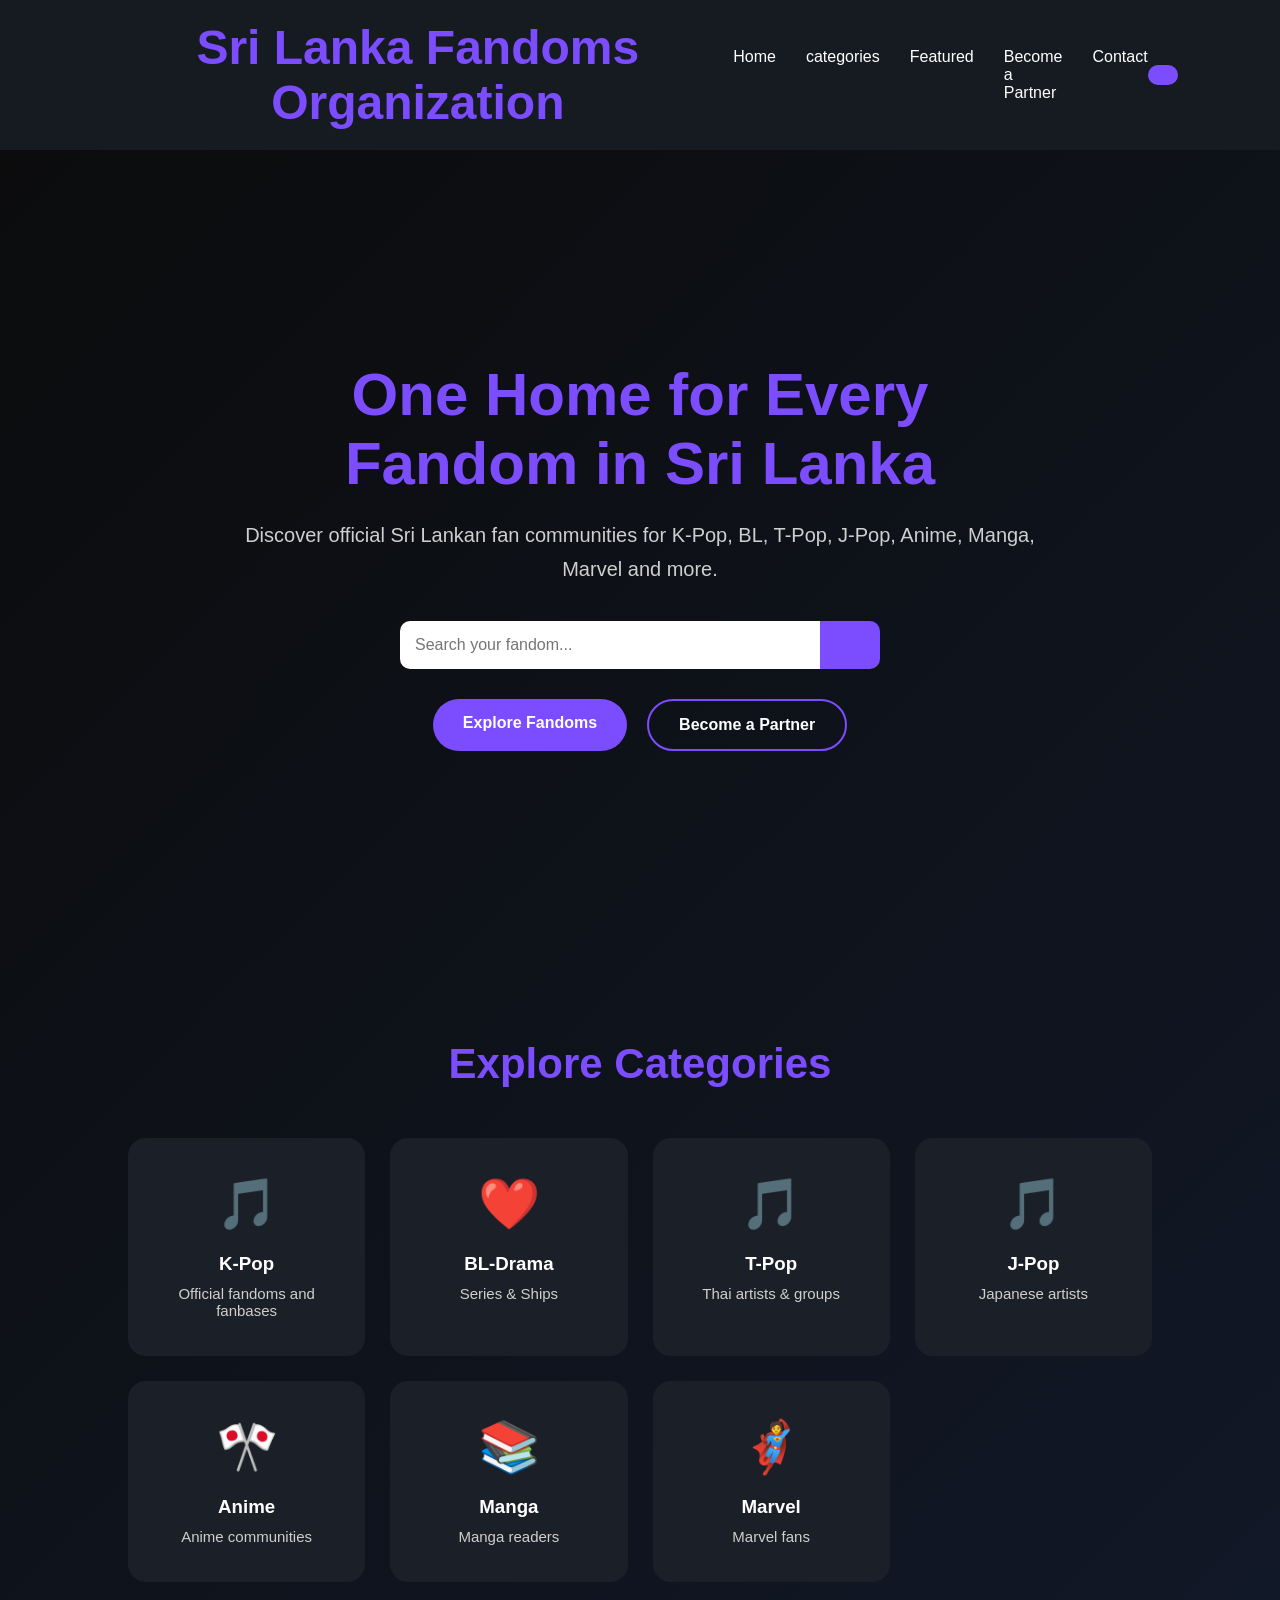
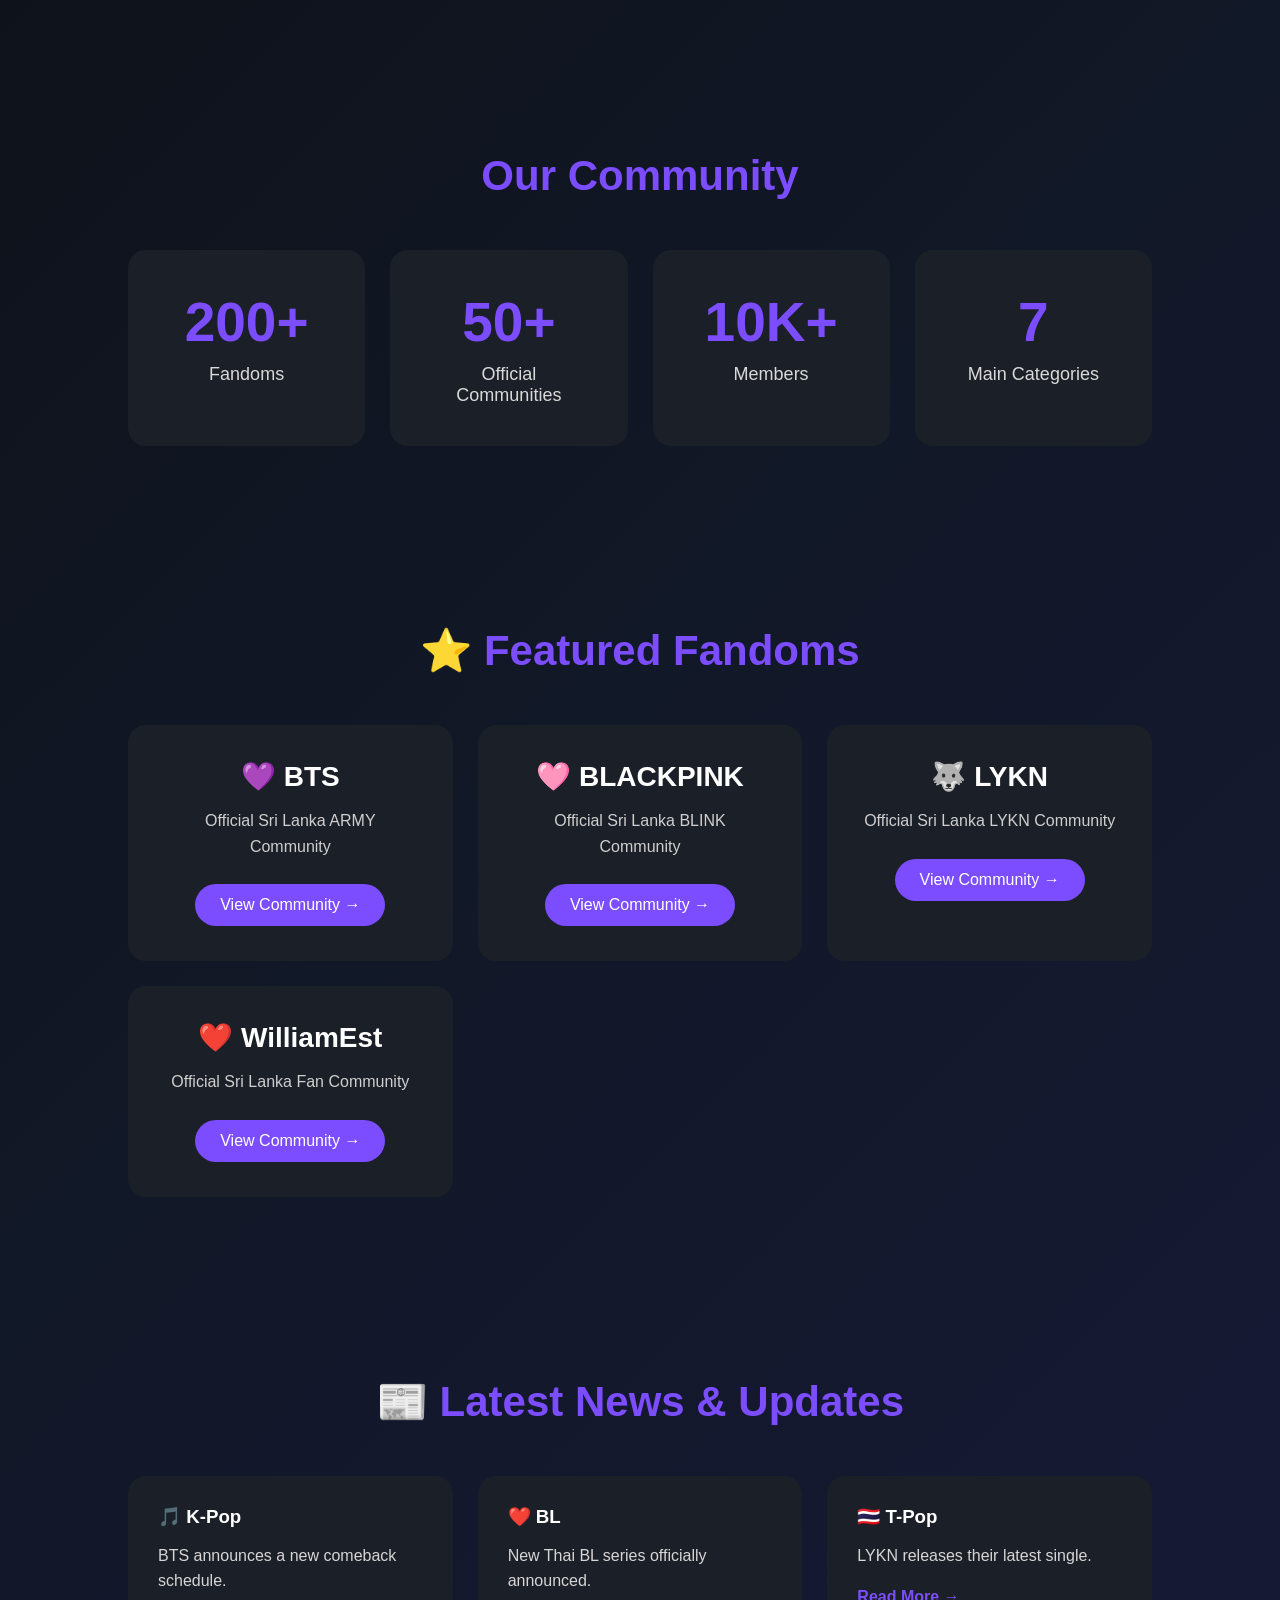
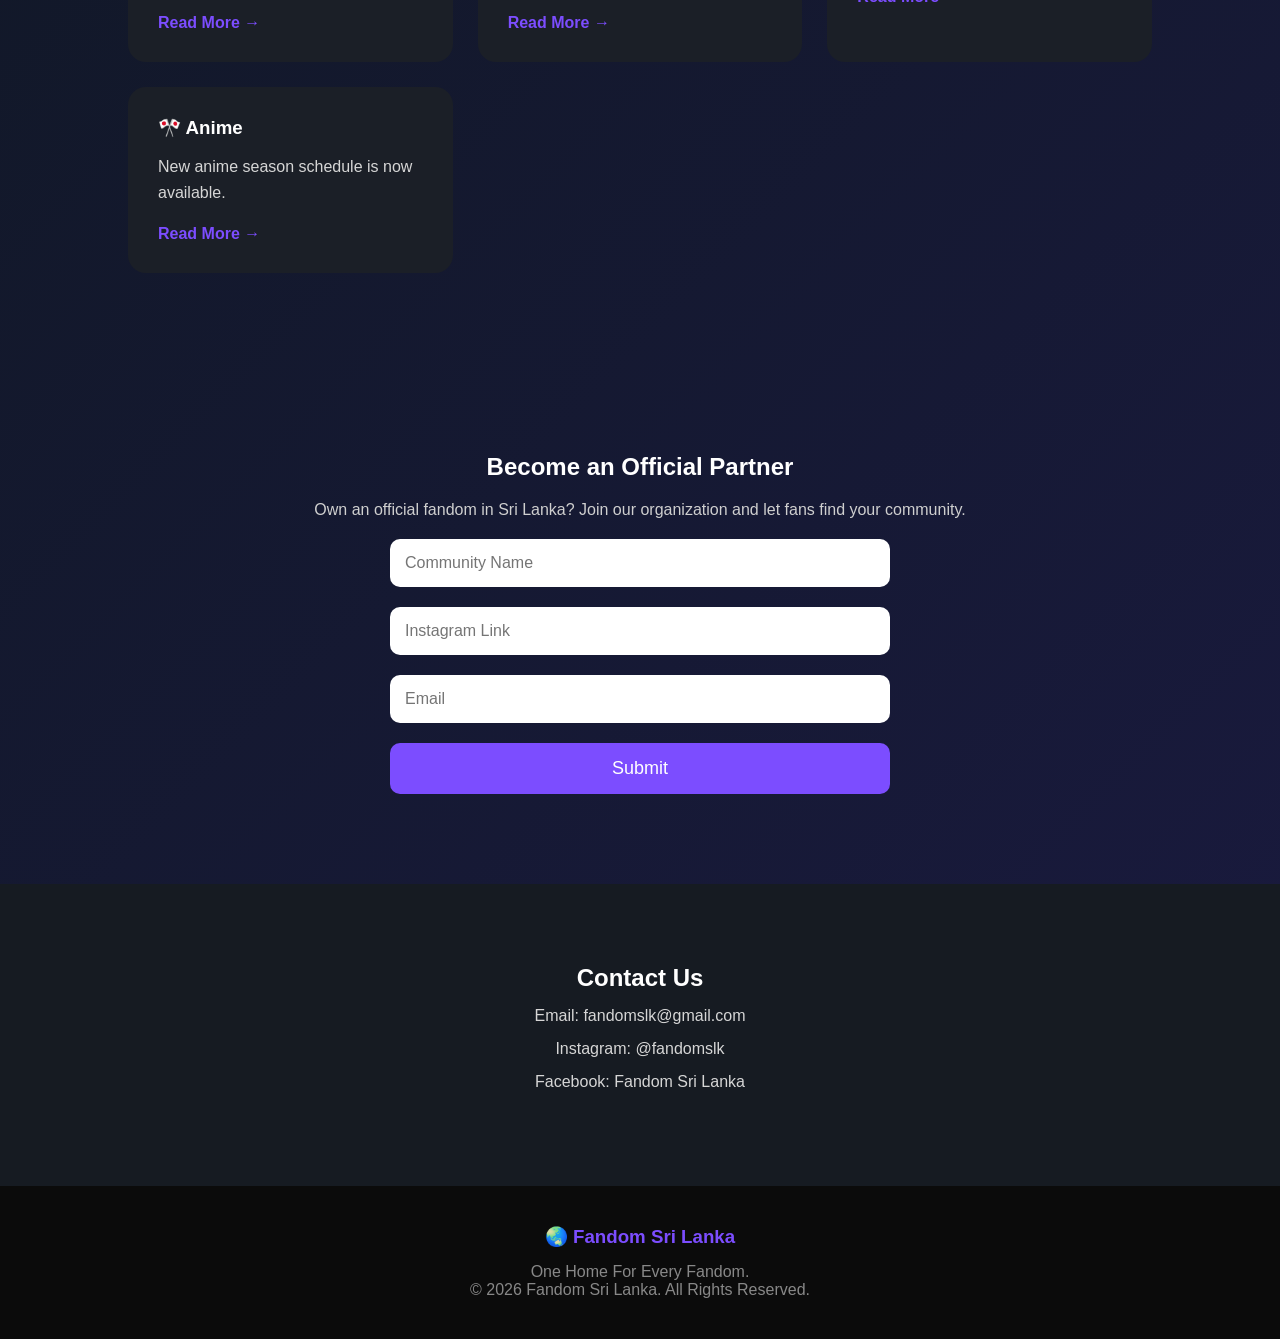
==== index.html @ ea557d33 "Add files via upload" ====
<!doctype html>
<html lang="en">
<head>
<meta charset="UTF-8">
<meta name="viewport" content="width=device-width, initial-scale=1.0">
<title> Sri Lanka Fandoms Organization</title>
<link rel="stylesheet" href="style.css">
</head>
<body>

<header>
<div class="logo">
<span><b><center><font size="10">Sri Lanka Fandoms Organization</font></center></b></span>
</div>
<nav>
<ul>
<li><a href="#">Home</a></li>
<li><a href="#categories">categories</a></li>
<li><a href="#featured">Featured</a></li>
<li><a href="#partners">Become a Partner</a></li>
<li><a href="#contact">Contact</a></li>
</ul>
</nav>
<button class="dark-mode-btn">
<i class="fa-solid fa-moon"></i>
</button>
</header>
<!-- ========================= -->
<!-- Hero Section -->
<!-- ========================= -->

<section class="hero">

    <div class="hero-content">

        <h1>One Home for Every Fandom in Sri Lanka</h1>

        <p>
            Discover official Sri Lankan fan communities for K-Pop, BL,
            T-Pop, J-Pop, Anime, Manga, Marvel and more.
        </p>

        <div class="search-box">

            <input type="text" placeholder="Search your fandom...">

            <button>
                <i class="fa-solid fa-magnifying-glass"></i>
            </button>

        </div>

        <div class="hero-buttons">

            <a href="#categories" class="btn">Explore Fandoms</a>

            <a href="#partner" class="btn2">Become a Partner</a>

        </div>

    </div>

</section>
<!-- ========================= -->
<!-- Categories Section -->
<!-- ========================= -->

<section id="categories" class="categories">

    <h2>Explore Categories</h2>

    <div class="category-grid">

        <a href="kfan.html" class="card">
            <span>🎵</span>
            <h3>K-Pop</h3>
            <p>Official fandoms and fanbases</p>
        </a>
        


        <a href="bl.html" class="card">
            <span>❤️</span>
            <h3>BL-Drama</h3>
            <p>Series & Ships</p>
        </a>

        <a href="tpop.html" class="card">
            <span>🎵</span>
            <h3>T-Pop</h3>
            <p>Thai artists & groups</p>
        </a>

        <a href="jpop.html" class="card">
            <span>🎵</span>
            <h3>J-Pop</h3>
            <p>Japanese artists</p>
        </a>

        <a href="anime.html" class="card">
            <span>🎌</span>
            <h3>Anime</h3>
            <p>Anime communities</p>
        </a>

        <a href="manga.html" class="card">
            <span>📚</span>
            <h3>Manga</h3>
            <p>Manga readers</p>
        </a>

        <a href="marvel.html" class="card">
            <span>🦸</span>
            <h3>Marvel</h3>
            <p>Marvel fans</p>
        </a>

    </div>

</section>
<!-- ========================= -->
<!-- Statistics Section -->
<!-- ========================= -->

<section class="stats">

    <h2>Our Community</h2>

    <div class="stats-grid">

        <div class="stat-card">
            <h1>200+</h1>
            <p>Fandoms</p>
        </div>

        <div class="stat-card">
            <h1>50+</h1>
            <p>Official Communities</p>
        </div>

        <div class="stat-card">
            <h1>10K+</h1>
            <p>Members</p>
        </div>

        <div class="stat-card">
            <h1>7</h1>
            <p>Main Categories</p>
        </div>

    </div>

</section>
<!-- ========================= -->
<!-- Featured Fandoms -->
<!-- ========================= -->

<section id="featured" class="featured">

    <h2>⭐ Featured Fandoms</h2>

    <div class="featured-grid">

        <div class="featured-card">

            <h3>💜 BTS</h3>

            <p>Official Sri Lanka ARMY Community</p>

            <a href="bts.html">View Community →</a>

        </div>

        <div class="featured-card">

            <h3>🩷 BLACKPINK</h3>

            <p>Official Sri Lanka BLINK Community</p>

            <a href="blackpink.html">View Community →</a>

        </div>

        <div class="featured-card">

            <h3>🐺 LYKN</h3>

            <p>Official Sri Lanka LYKN Community</p>

            <a href="lykn.html">View Community →</a>

        </div>

        <div class="featured-card">

            <h3>❤️ WilliamEst</h3>

            <p>Official Sri Lanka Fan Community</p>

            <a href="williamest.html">View Community →</a>

        </div>

    </div>

</section>
<!-- ========================= -->
<!-- Latest News -->
<!-- ========================= -->

<section class="news">

    <h2>📰 Latest News & Updates</h2>

    <div class="news-grid">

        <div class="news-card">
            <h3>🎵 K-Pop</h3>
            <p>BTS announces a new comeback schedule.</p>
            <a href="#">Read More →</a>
        </div>

        <div class="news-card">
            <h3>❤️ BL</h3>
            <p>New Thai BL series officially announced.</p>
            <a href="#">Read More →</a>
        </div>

        <div class="news-card">
            <h3>🇹🇭 T-Pop</h3>
            <p>LYKN releases their latest single.</p>
            <a href="#">Read More →</a>
        </div>

        <div class="news-card">
            <h3>🎌 Anime</h3>
            <p>New anime season schedule is now available.</p>
            <a href="#">Read More →</a>
        </div>

    </div>

</section>
<section id="partner" class="partner">

<h2>Become an Official Partner</h2>

<p>Own an official fandom in Sri Lanka? Join our organization and let fans find your community.</p>

<form>

<input type="text" placeholder="Community Name">

<input type="text" placeholder="Instagram Link">

<input type="email" placeholder="Email">

<button type="submit">Submit</button>

</form>

</section>
<section id="contact" class="contact">

<h2>Contact Us</h2>

<p>Email: fandomslk@gmail.com</p>

<p>Instagram: @fandomslk</p>

<p>Facebook: Fandom Sri Lanka</p>

</section>
<footer>

<h3>🌏 Fandom Sri Lanka</h3>

<p>One Home For Every Fandom.</p>

<p>© 2026 Fandom Sri Lanka. All Rights Reserved.</p>

</footer>
</body>
</html>
---- style.css ----
*{
    margin:0;
    padding:0;
    box-sizing:border-box;
    font-family:'Poppins',sans-serif;
}

body{
    background:#0d1117;
    color:white;
}

header{
    display:flex;
    justify-content:space-between;
    align-items:center;
    padding:20px 8%;
    background:#161b22;
    position:sticky;
    top:0;
}

.logo{
    font-size:28px;
    font-weight:bold;
    color:#7c4dff;
}

nav ul{
    display:flex;
    list-style:none;
    gap:30px;
}

nav ul li a{
    text-decoration:none;
    color:white;
    transition:0.3s;
}

nav ul li a:hover{
    color:#7c4dff;
}

.dark-mode-btn{
    background:#7c4dff;
    color:white;
    border:none;
    padding:10px 15px;
    border-radius:10px;
    cursor:pointer;
}

.dark-mode-btn:hover{
    background:#5e35b1;
}

.hero{
    height:90vh;
    display:flex;
    justify-content:center;
    align-items:center;
    text-align:center;
    padding:40px;
}

.hero-content{
    max-width:800px;
}

.hero h1{
    font-size:60px;
    color:#7c4dff;
    margin-bottom:20px;
}

.hero p{
    font-size:20px;
    color:#cfcfcf;
    margin-bottom:35px;
    line-height:1.7;
}

.search-box{
    display:flex;
    justify-content:center;
    margin-bottom:30px;
}

.search-box input{
    width:420px;
    padding:15px;
    border:none;
    border-radius:10px 0 0 10px;
    outline:none;
    font-size:16px;
}

.search-box button{
    width:60px;
    border:none;
    background:#7c4dff;
    color:white;
    cursor:pointer;
    border-radius:0 10px 10px 0;
}

.hero-buttons{
    display:flex;
    justify-content:center;
    gap:20px;
}

.btn,
.btn2{
    text-decoration:none;
    padding:15px 30px;
    border-radius:30px;
    font-weight:bold;
    transition:.3s;
}

.btn{
    background:#7c4dff;
    color:white;
}

.btn:hover{
    transform:translateY(-5px);
}

.btn2{
    border:2px solid #7c4dff;
    color:white;
}

.btn2:hover{
    background:#7c4dff;
}

/* Categories */

.categories{
    padding:80px 10%;
    text-align:center;
}

.categories h2{
    font-size:42px;
    color:#7c4dff;
    margin-bottom:50px;
}

.category-grid{
    display:grid;
    grid-template-columns:repeat(auto-fit,minmax(220px,1fr));
    gap:25px;
}

.card{
    background:#1b1f27;
    padding:35px 25px;
    border-radius:18px;
    text-decoration:none;
    color:white;
    transition:.3s;
    border:2px solid transparent;
}

.card span{
    font-size:50px;
}

.card h3{
    margin:20px 0 10px;
}

.card p{
    color:#cfcfcf;
    font-size:15px;
}

.card:hover{
    transform:translateY(-10px);
    border-color:#7c4dff;
    box-shadow:0 0 25px rgba(124,77,255,.5);
}
/* Statistics Section */

.stats{
    padding:90px 10%;
    text-align:center;
}

.stats h2{
    font-size:42px;
    color:#7c4dff;
    margin-bottom:50px;
}

.stats-grid{
    display:grid;
    grid-template-columns:repeat(auto-fit,minmax(220px,1fr));
    gap:25px;
}

.stat-card{
    background:#1b1f27;
    padding:40px;
    border-radius:18px;
    transition:.3s;
}

.stat-card h1{
    color:#7c4dff;
    font-size:55px;
}

.stat-card p{
    margin-top:10px;
    color:#d9d9d9;
    font-size:18px;
}

.stat-card:hover{
    transform:translateY(-8px);
    box-shadow:0 0 25px rgba(124,77,255,.4);
}
/* Featured Fandoms */

.featured{
    padding:90px 10%;
    text-align:center;
}

.featured h2{
    font-size:42px;
    color:#7c4dff;
    margin-bottom:50px;
}

.featured-grid{
    display:grid;
    grid-template-columns:repeat(auto-fit,minmax(250px,1fr));
    gap:25px;
}

.featured-card{
    background:#1b1f27;
    border-radius:18px;
    padding:35px;
    transition:.3s;
}

.featured-card h3{
    font-size:28px;
    margin-bottom:15px;
}

.featured-card p{
    color:#cfcfcf;
    margin-bottom:25px;
    line-height:1.6;
}

.featured-card a{
    display:inline-block;
    text-decoration:none;
    color:white;
    background:#7c4dff;
    padding:12px 25px;
    border-radius:30px;
    transition:.3s;
}

.featured-card:hover{
    transform:translateY(-10px);
    box-shadow:0 0 25px rgba(124,77,255,.5);
}

.featured-card a:hover{
    background:#5f35d4;
}
.partner{
padding:90px 10%;
text-align:center;
}

.partner p{
margin:20px auto;
max-width:700px;
color:#cfcfcf;
}

.partner form{
display:flex;
flex-direction:column;
gap:20px;
max-width:500px;
margin:auto;
}

.partner input{
padding:15px;
border:none;
border-radius:10px;
font-size:16px;
}

.partner button{
padding:15px;
background:#7c4dff;
color:white;
border:none;
border-radius:10px;
cursor:pointer;
font-size:18px;
}

.partner button:hover{
background:#5b2ee0;
}
.contact{
padding:80px;
text-align:center;
background:#161b22;
}

.contact p{
margin:15px;
color:#d6d6d6;
}
footer{
background:#0b0b0b;
padding:40px;
text-align:center;
color:#888;
}

footer h3{
color:#7c4dff;
margin-bottom:15px;
}
html{
scroll-behavior:smooth;
}

body{
background:linear-gradient(135deg,#0b0b0b,#111827,#1a1a40);
color:white;
font-family:'Poppins',sans-serif;
}









.page-hero{
padding:90px 10%;
text-align:center;
}

.page-hero h1{
font-size:55px;
color:#7c4dff;
margin-bottom:20px;
}

.page-hero p{
color:#d6d6d6;
font-size:18px;
margin-bottom:30px;
}

.page-hero input{
width:350px;
max-width:90%;
padding:15px;
border:none;
border-radius:10px;
font-size:16px;
}

.artists{
padding:80px 10%;
}

.artists h2{
text-align:center;
font-size:40px;
margin-bottom:40px;
color:#7c4dff;
}

.artist-grid{
display:grid;
grid-template-columns:repeat(auto-fit,minmax(250px,1fr));
gap:25px;
}

.artist-card{
background:#1b1f27;
padding:30px;
border-radius:18px;
text-align:center;
transition:.3s;
}

.artist-card:hover{
transform:translateY(-10px);
box-shadow:0 0 25px rgba(124,77,255,.5);
}

.artist-card h3{
margin-bottom:15px;
}

.artist-card p{
margin-bottom:20px;
color:#cfcfcf;
}

.artist-card a{
text-decoration:none;
background:#7c4dff;
padding:12px 22px;
border-radius:30px;
color:white;
display:inline-block;
}

.artist-card a:hover{
background:#5f35d4;
}

.back-home{
text-align:center;
padding:60px;
}

.back-home a{
text-decoration:none;
background:#7c4dff;
padding:15px 30px;
border-radius:30px;
color:white;
}

/* ========================= */
/* Latest News */
/* ========================= */

.news{
    padding:90px 10%;
}

.news h2{
    text-align:center;
    font-size:42px;
    color:#7c4dff;
    margin-bottom:50px;
}

.news-grid{
    display:grid;
    grid-template-columns:repeat(auto-fit,minmax(250px,1fr));
    gap:25px;
}

.news-card{
    background:#1b1f27;
    padding:30px;
    border-radius:18px;
    transition:.3s;
}

.news-card:hover{
    transform:translateY(-10px);
    box-shadow:0 0 20px rgba(124,77,255,.4);
}

.news-card h3{
    margin-bottom:15px;
    color:white;
}

.news-card p{
    color:#d6d6d6;
    line-height:1.6;
    margin-bottom:20px;
}

.news-card a{
    text-decoration:none;
    color:#7c4dff;
    font-weight:600;
}
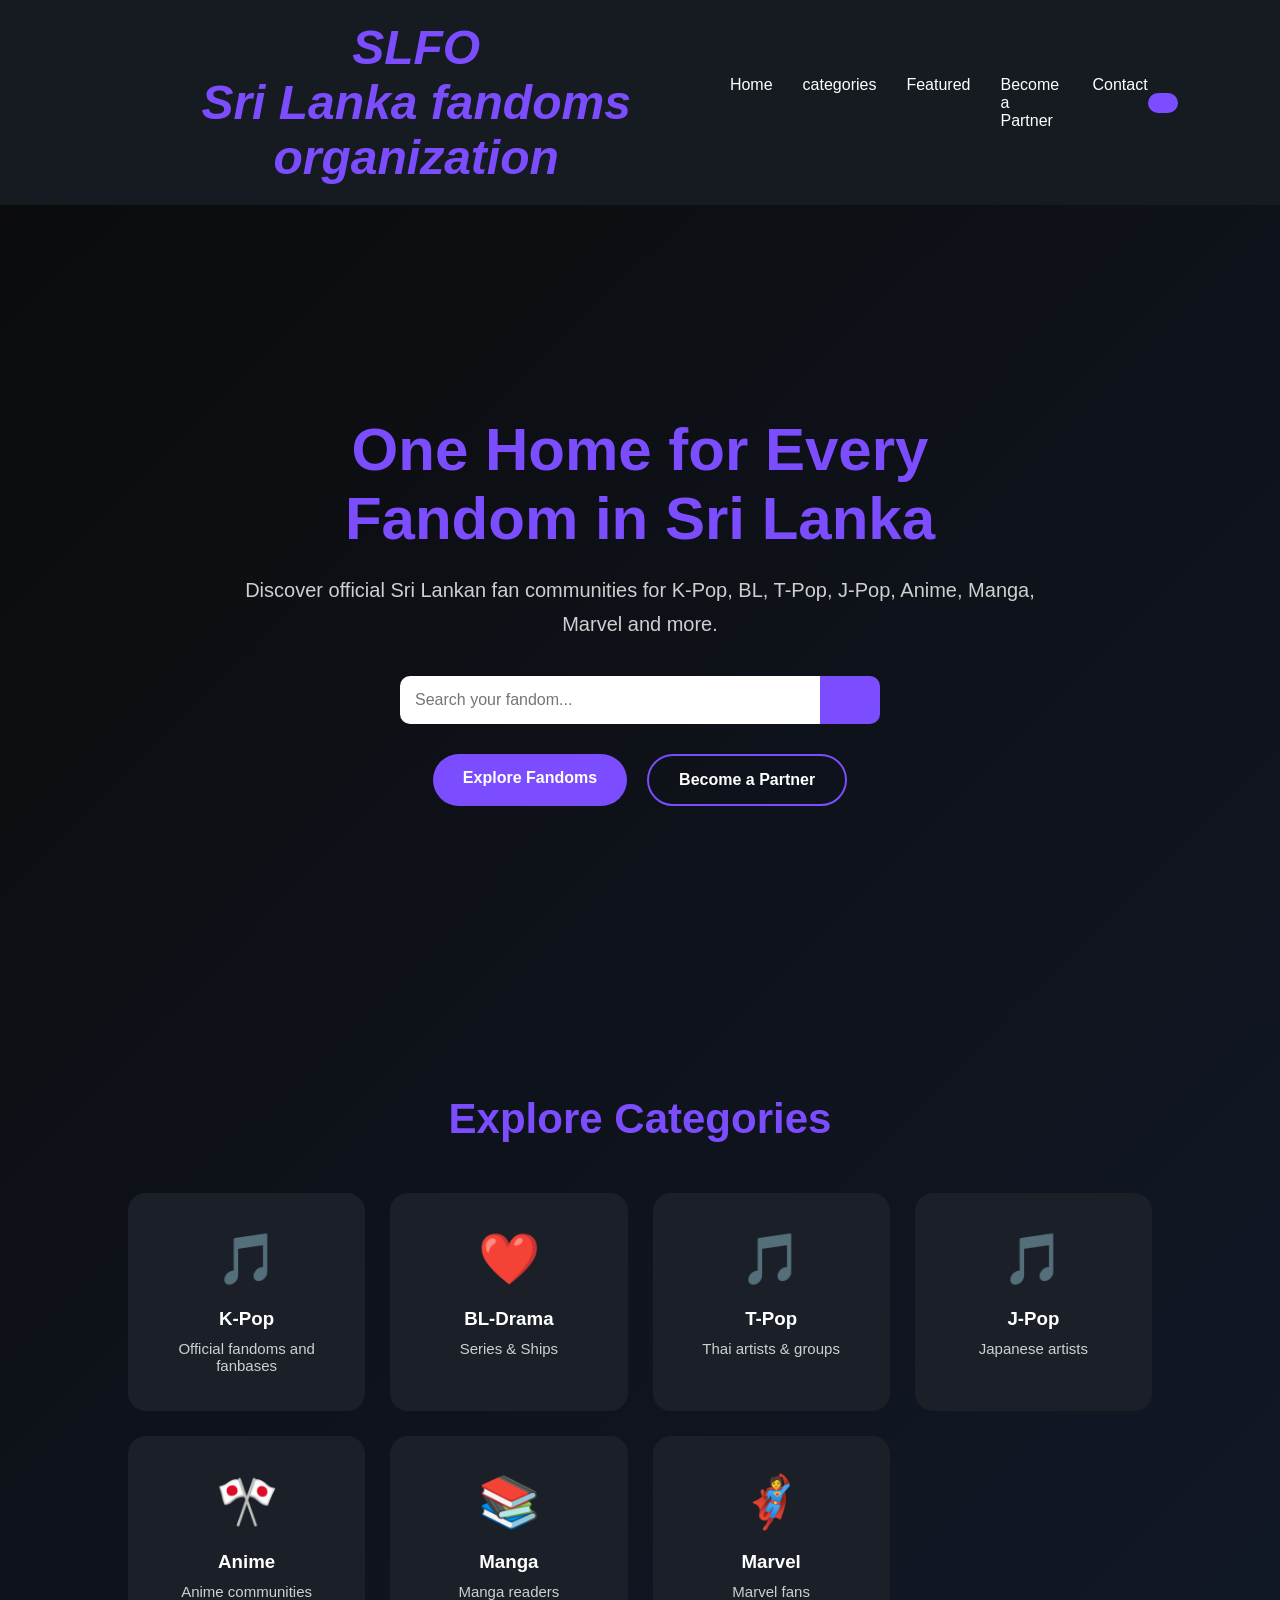
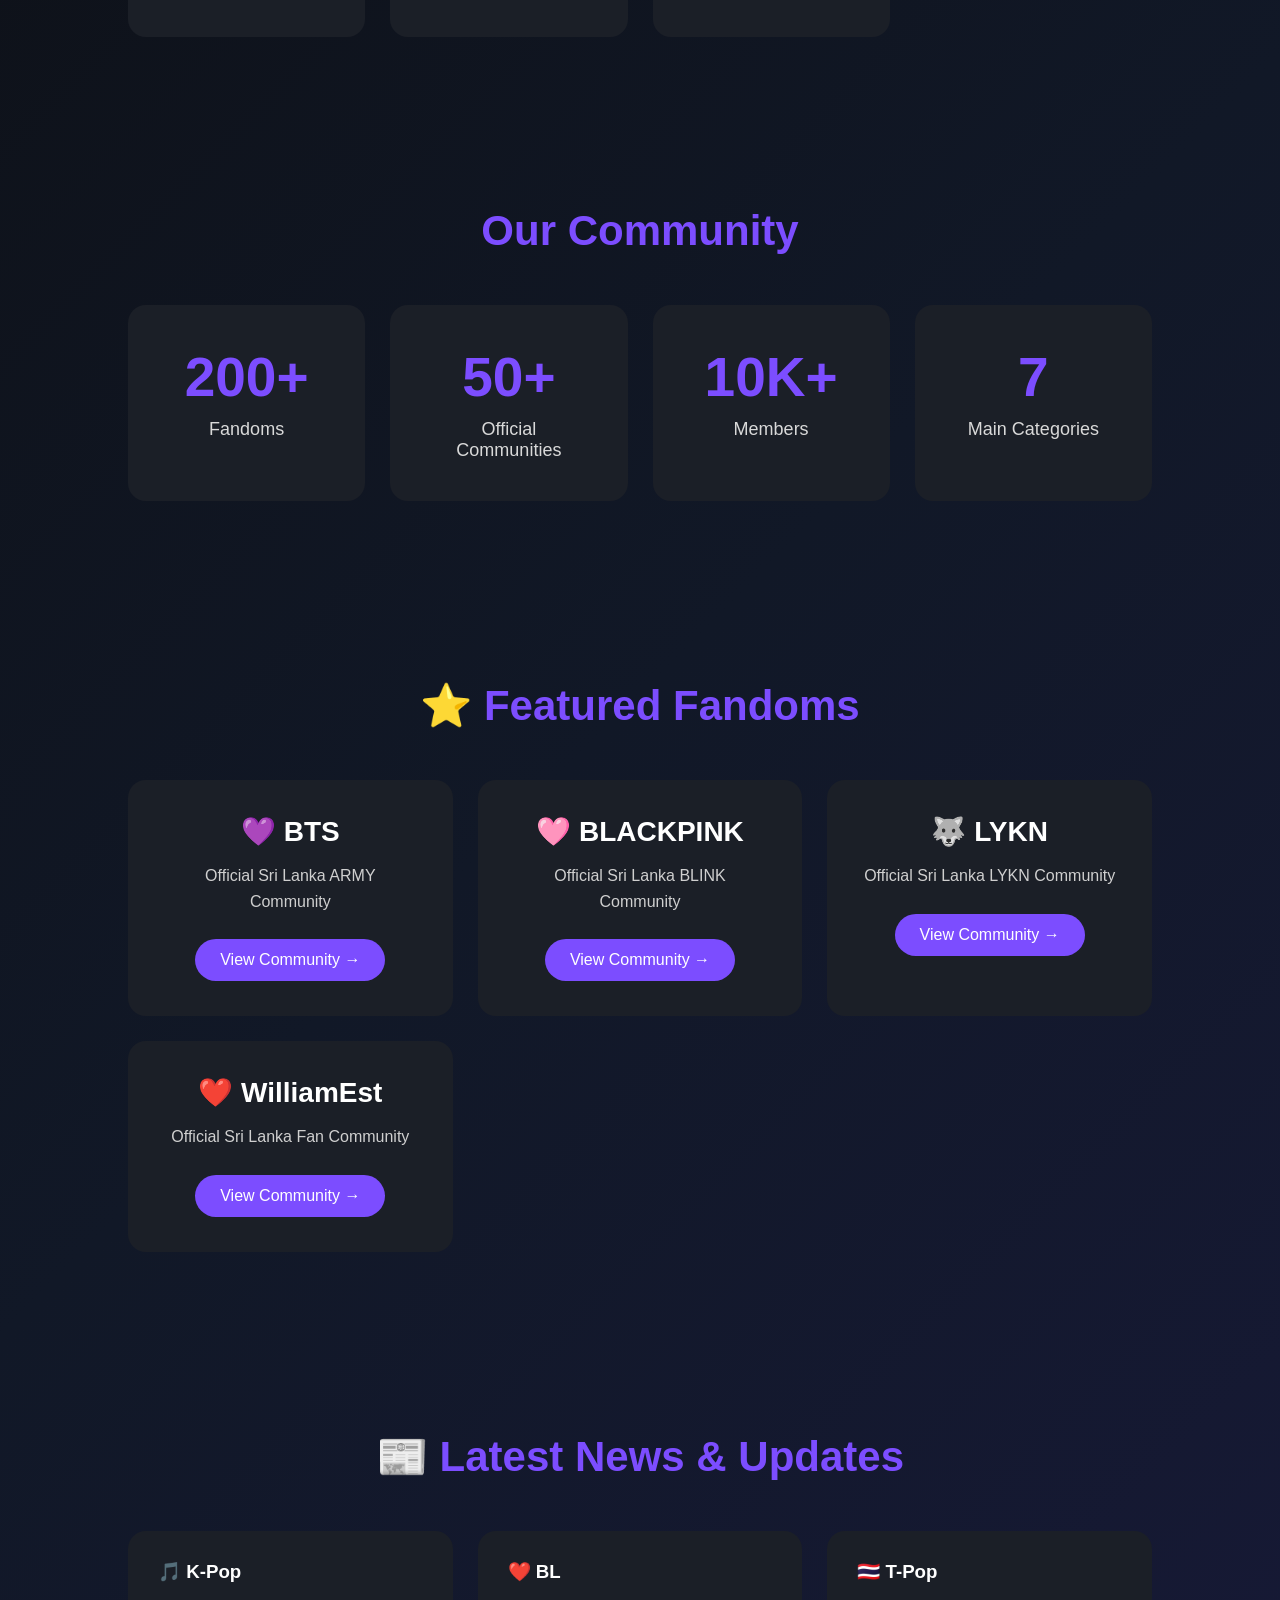
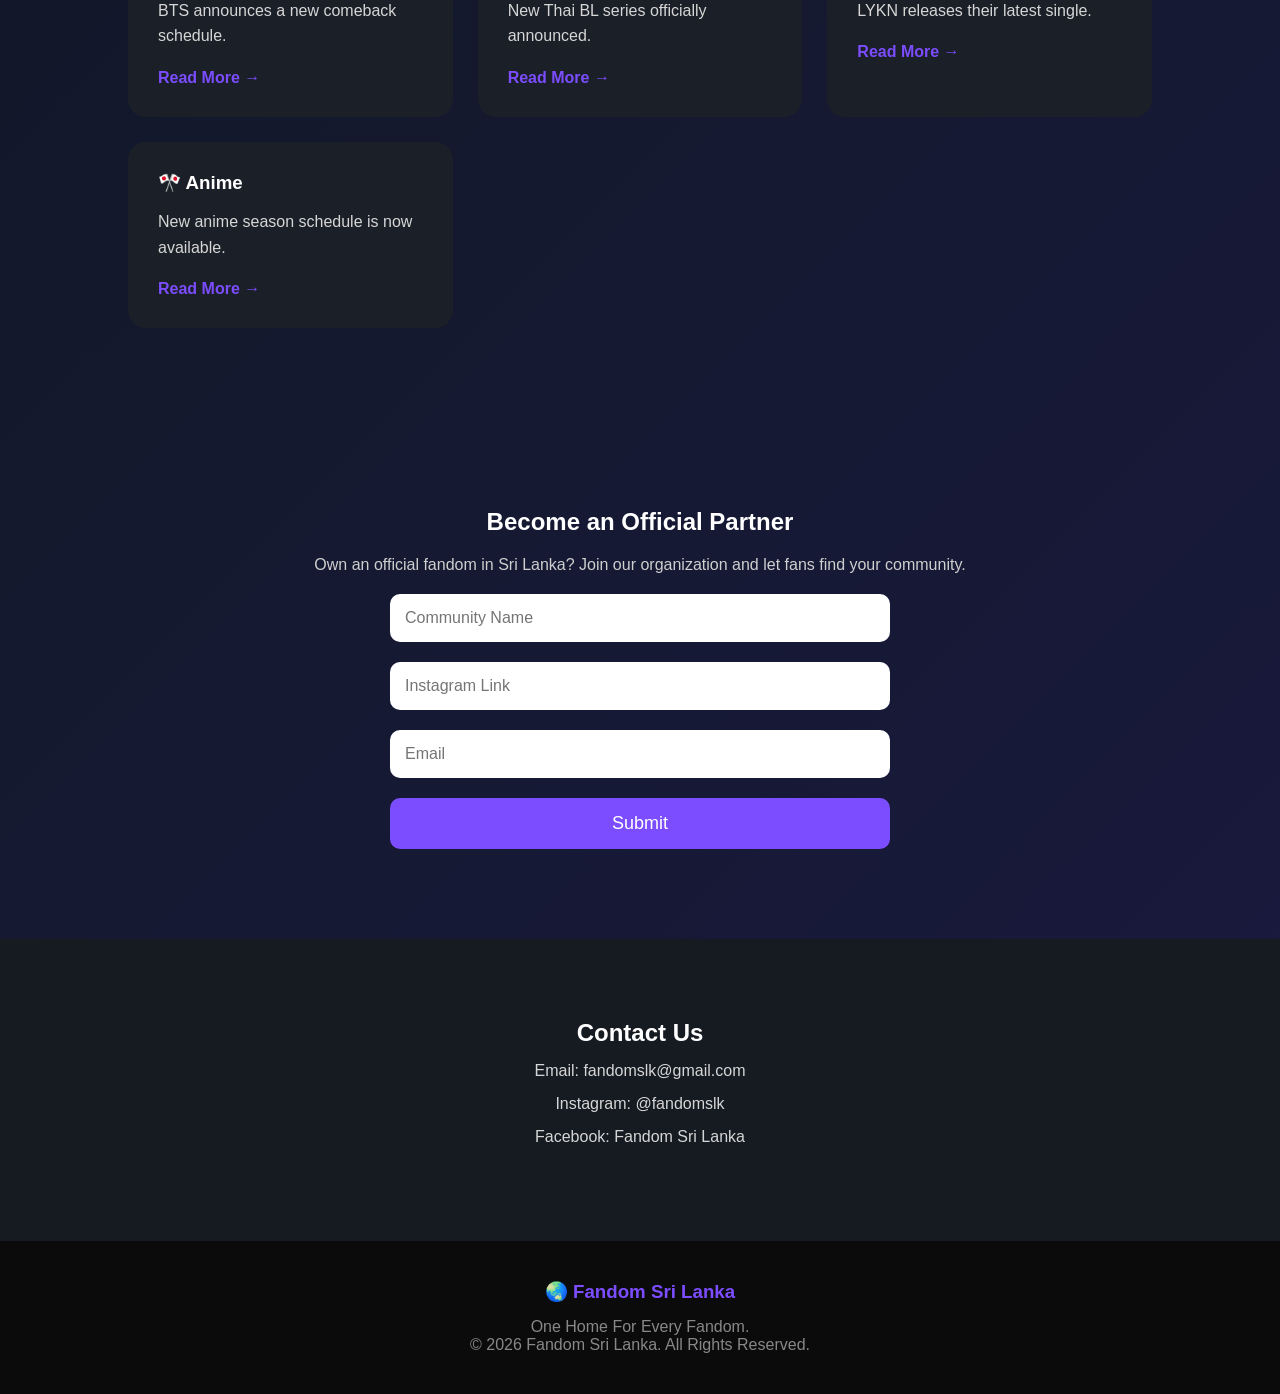
==== commit 91a95f2b: "Update index.html" ====
--- a/index.html
+++ b/index.html
@@ -1,284 +1,284 @@
-<!doctype html>
-<html lang="en">
-<head>
-<meta charset="UTF-8">
-<meta name="viewport" content="width=device-width, initial-scale=1.0">
-<title> Sri Lanka Fandoms Organization</title>
-<link rel="stylesheet" href="style.css">
-</head>
-<body>
-
-<header>
-<div class="logo">
-<span><b><center><font size="10">Sri Lanka Fandoms Organization</font></center></b></span>
-</div>
-<nav>
-<ul>
-<li><a href="#">Home</a></li>
-<li><a href="#categories">categories</a></li>
-<li><a href="#featured">Featured</a></li>
-<li><a href="#partners">Become a Partner</a></li>
-<li><a href="#contact">Contact</a></li>
-</ul>
-</nav>
-<button class="dark-mode-btn">
-<i class="fa-solid fa-moon"></i>
-</button>
-</header>
-<!-- ========================= -->
-<!-- Hero Section -->
-<!-- ========================= -->
-
-<section class="hero">
-
-    <div class="hero-content">
-
-        <h1>One Home for Every Fandom in Sri Lanka</h1>
-
-        <p>
-            Discover official Sri Lankan fan communities for K-Pop, BL,
-            T-Pop, J-Pop, Anime, Manga, Marvel and more.
-        </p>
-
-        <div class="search-box">
-
-            <input type="text" placeholder="Search your fandom...">
-
-            <button>
-                <i class="fa-solid fa-magnifying-glass"></i>
-            </button>
-
-        </div>
-
-        <div class="hero-buttons">
-
-            <a href="#categories" class="btn">Explore Fandoms</a>
-
-            <a href="#partner" class="btn2">Become a Partner</a>
-
-        </div>
-
-    </div>
-
-</section>
-<!-- ========================= -->
-<!-- Categories Section -->
-<!-- ========================= -->
-
-<section id="categories" class="categories">
-
-    <h2>Explore Categories</h2>
-
-    <div class="category-grid">
-
-        <a href="kfan.html" class="card">
-            <span>🎵</span>
-            <h3>K-Pop</h3>
-            <p>Official fandoms and fanbases</p>
-        </a>
-        
-
-
-        <a href="bl.html" class="card">
-            <span>❤️</span>
-            <h3>BL-Drama</h3>
-            <p>Series & Ships</p>
-        </a>
-
-        <a href="tpop.html" class="card">
-            <span>🎵</span>
-            <h3>T-Pop</h3>
-            <p>Thai artists & groups</p>
-        </a>
-
-        <a href="jpop.html" class="card">
-            <span>🎵</span>
-            <h3>J-Pop</h3>
-            <p>Japanese artists</p>
-        </a>
-
-        <a href="anime.html" class="card">
-            <span>🎌</span>
-            <h3>Anime</h3>
-            <p>Anime communities</p>
-        </a>
-
-        <a href="manga.html" class="card">
-            <span>📚</span>
-            <h3>Manga</h3>
-            <p>Manga readers</p>
-        </a>
-
-        <a href="marvel.html" class="card">
-            <span>🦸</span>
-            <h3>Marvel</h3>
-            <p>Marvel fans</p>
-        </a>
-
-    </div>
-
-</section>
-<!-- ========================= -->
-<!-- Statistics Section -->
-<!-- ========================= -->
-
-<section class="stats">
-
-    <h2>Our Community</h2>
-
-    <div class="stats-grid">
-
-        <div class="stat-card">
-            <h1>200+</h1>
-            <p>Fandoms</p>
-        </div>
-
-        <div class="stat-card">
-            <h1>50+</h1>
-            <p>Official Communities</p>
-        </div>
-
-        <div class="stat-card">
-            <h1>10K+</h1>
-            <p>Members</p>
-        </div>
-
-        <div class="stat-card">
-            <h1>7</h1>
-            <p>Main Categories</p>
-        </div>
-
-    </div>
-
-</section>
-<!-- ========================= -->
-<!-- Featured Fandoms -->
-<!-- ========================= -->
-
-<section id="featured" class="featured">
-
-    <h2>⭐ Featured Fandoms</h2>
-
-    <div class="featured-grid">
-
-        <div class="featured-card">
-
-            <h3>💜 BTS</h3>
-
-            <p>Official Sri Lanka ARMY Community</p>
-
-            <a href="bts.html">View Community →</a>
-
-        </div>
-
-        <div class="featured-card">
-
-            <h3>🩷 BLACKPINK</h3>
-
-            <p>Official Sri Lanka BLINK Community</p>
-
-            <a href="blackpink.html">View Community →</a>
-
-        </div>
-
-        <div class="featured-card">
-
-            <h3>🐺 LYKN</h3>
-
-            <p>Official Sri Lanka LYKN Community</p>
-
-            <a href="lykn.html">View Community →</a>
-
-        </div>
-
-        <div class="featured-card">
-
-            <h3>❤️ WilliamEst</h3>
-
-            <p>Official Sri Lanka Fan Community</p>
-
-            <a href="williamest.html">View Community →</a>
-
-        </div>
-
-    </div>
-
-</section>
-<!-- ========================= -->
-<!-- Latest News -->
-<!-- ========================= -->
-
-<section class="news">
-
-    <h2>📰 Latest News & Updates</h2>
-
-    <div class="news-grid">
-
-        <div class="news-card">
-            <h3>🎵 K-Pop</h3>
-            <p>BTS announces a new comeback schedule.</p>
-            <a href="#">Read More →</a>
-        </div>
-
-        <div class="news-card">
-            <h3>❤️ BL</h3>
-            <p>New Thai BL series officially announced.</p>
-            <a href="#">Read More →</a>
-        </div>
-
-        <div class="news-card">
-            <h3>🇹🇭 T-Pop</h3>
-            <p>LYKN releases their latest single.</p>
-            <a href="#">Read More →</a>
-        </div>
-
-        <div class="news-card">
-            <h3>🎌 Anime</h3>
-            <p>New anime season schedule is now available.</p>
-            <a href="#">Read More →</a>
-        </div>
-
-    </div>
-
-</section>
-<section id="partner" class="partner">
-
-<h2>Become an Official Partner</h2>
-
-<p>Own an official fandom in Sri Lanka? Join our organization and let fans find your community.</p>
-
-<form>
-
-<input type="text" placeholder="Community Name">
-
-<input type="text" placeholder="Instagram Link">
-
-<input type="email" placeholder="Email">
-
-<button type="submit">Submit</button>
-
-</form>
-
-</section>
-<section id="contact" class="contact">
-
-<h2>Contact Us</h2>
-
-<p>Email: fandomslk@gmail.com</p>
-
-<p>Instagram: @fandomslk</p>
-
-<p>Facebook: Fandom Sri Lanka</p>
-
-</section>
-<footer>
-
-<h3>🌏 Fandom Sri Lanka</h3>
-
-<p>One Home For Every Fandom.</p>
-
-<p>© 2026 Fandom Sri Lanka. All Rights Reserved.</p>
-
-</footer>
-</body>
-</html>+<!doctype html>
+<html lang="en">
+<head>
+<meta charset="UTF-8">
+<meta name="viewport" content="width=device-width, initial-scale=1.0">
+<title> Sri Lanka Fandoms Organization</title>
+<link rel="stylesheet" href="style.css">
+</head>
+<body>
+
+<header>
+<div class="logo">
+<span><i><center><font size="10">SLFO<br>Sri Lanka fandoms organization</font></center></i></span>
+</div>
+<nav>
+<ul>
+<li><a href="#">Home</a></li>
+<li><a href="#categories">categories</a></li>
+<li><a href="#featured">Featured</a></li>
+<li><a href="#partners">Become a Partner</a></li>
+<li><a href="#contact">Contact</a></li>
+</ul>
+</nav>
+<button class="dark-mode-btn">
+<i class="fa-solid fa-moon"></i>
+</button>
+</header>
+<!-- ========================= -->
+<!-- Hero Section -->
+<!-- ========================= -->
+
+<section class="hero">
+
+    <div class="hero-content">
+
+        <h1>One Home for Every Fandom in Sri Lanka</h1>
+
+        <p>
+            Discover official Sri Lankan fan communities for K-Pop, BL,
+            T-Pop, J-Pop, Anime, Manga, Marvel and more.
+        </p>
+
+        <div class="search-box">
+
+            <input type="text" placeholder="Search your fandom...">
+
+            <button>
+                <i class="fa-solid fa-magnifying-glass"></i>
+            </button>
+
+        </div>
+
+        <div class="hero-buttons">
+
+            <a href="#categories" class="btn">Explore Fandoms</a>
+
+            <a href="#partner" class="btn2">Become a Partner</a>
+
+        </div>
+
+    </div>
+
+</section>
+<!-- ========================= -->
+<!-- Categories Section -->
+<!-- ========================= -->
+
+<section id="categories" class="categories">
+
+    <h2>Explore Categories</h2>
+
+    <div class="category-grid">
+
+        <a href="kfan.html" class="card">
+            <span>🎵</span>
+            <h3>K-Pop</h3>
+            <p>Official fandoms and fanbases</p>
+        </a>
+        
+
+
+        <a href="bl.html" class="card">
+            <span>❤️</span>
+            <h3>BL-Drama</h3>
+            <p>Series & Ships</p>
+        </a>
+
+        <a href="tpop.html" class="card">
+            <span>🎵</span>
+            <h3>T-Pop</h3>
+            <p>Thai artists & groups</p>
+        </a>
+
+        <a href="jpop.html" class="card">
+            <span>🎵</span>
+            <h3>J-Pop</h3>
+            <p>Japanese artists</p>
+        </a>
+
+        <a href="anime.html" class="card">
+            <span>🎌</span>
+            <h3>Anime</h3>
+            <p>Anime communities</p>
+        </a>
+
+        <a href="manga.html" class="card">
+            <span>📚</span>
+            <h3>Manga</h3>
+            <p>Manga readers</p>
+        </a>
+
+        <a href="marvel.html" class="card">
+            <span>🦸</span>
+            <h3>Marvel</h3>
+            <p>Marvel fans</p>
+        </a>
+
+    </div>
+
+</section>
+<!-- ========================= -->
+<!-- Statistics Section -->
+<!-- ========================= -->
+
+<section class="stats">
+
+    <h2>Our Community</h2>
+
+    <div class="stats-grid">
+
+        <div class="stat-card">
+            <h1>200+</h1>
+            <p>Fandoms</p>
+        </div>
+
+        <div class="stat-card">
+            <h1>50+</h1>
+            <p>Official Communities</p>
+        </div>
+
+        <div class="stat-card">
+            <h1>10K+</h1>
+            <p>Members</p>
+        </div>
+
+        <div class="stat-card">
+            <h1>7</h1>
+            <p>Main Categories</p>
+        </div>
+
+    </div>
+
+</section>
+<!-- ========================= -->
+<!-- Featured Fandoms -->
+<!-- ========================= -->
+
+<section id="featured" class="featured">
+
+    <h2>⭐ Featured Fandoms</h2>
+
+    <div class="featured-grid">
+
+        <div class="featured-card">
+
+            <h3>💜 BTS</h3>
+
+            <p>Official Sri Lanka ARMY Community</p>
+
+            <a href="bts.html">View Community →</a>
+
+        </div>
+
+        <div class="featured-card">
+
+            <h3>🩷 BLACKPINK</h3>
+
+            <p>Official Sri Lanka BLINK Community</p>
+
+            <a href="blackpink.html">View Community →</a>
+
+        </div>
+
+        <div class="featured-card">
+
+            <h3>🐺 LYKN</h3>
+
+            <p>Official Sri Lanka LYKN Community</p>
+
+            <a href="lykn.html">View Community →</a>
+
+        </div>
+
+        <div class="featured-card">
+
+            <h3>❤️ WilliamEst</h3>
+
+            <p>Official Sri Lanka Fan Community</p>
+
+            <a href="williamest.html">View Community →</a>
+
+        </div>
+
+    </div>
+
+</section>
+<!-- ========================= -->
+<!-- Latest News -->
+<!-- ========================= -->
+
+<section class="news">
+
+    <h2>📰 Latest News & Updates</h2>
+
+    <div class="news-grid">
+
+        <div class="news-card">
+            <h3>🎵 K-Pop</h3>
+            <p>BTS announces a new comeback schedule.</p>
+            <a href="#">Read More →</a>
+        </div>
+
+        <div class="news-card">
+            <h3>❤️ BL</h3>
+            <p>New Thai BL series officially announced.</p>
+            <a href="#">Read More →</a>
+        </div>
+
+        <div class="news-card">
+            <h3>🇹🇭 T-Pop</h3>
+            <p>LYKN releases their latest single.</p>
+            <a href="#">Read More →</a>
+        </div>
+
+        <div class="news-card">
+            <h3>🎌 Anime</h3>
+            <p>New anime season schedule is now available.</p>
+            <a href="#">Read More →</a>
+        </div>
+
+    </div>
+
+</section>
+<section id="partner" class="partner">
+
+<h2>Become an Official Partner</h2>
+
+<p>Own an official fandom in Sri Lanka? Join our organization and let fans find your community.</p>
+
+<form>
+
+<input type="text" placeholder="Community Name">
+
+<input type="text" placeholder="Instagram Link">
+
+<input type="email" placeholder="Email">
+
+<button type="submit">Submit</button>
+
+</form>
+
+</section>
+<section id="contact" class="contact">
+
+<h2>Contact Us</h2>
+
+<p>Email: fandomslk@gmail.com</p>
+
+<p>Instagram: @fandomslk</p>
+
+<p>Facebook: Fandom Sri Lanka</p>
+
+</section>
+<footer>
+
+<h3>🌏 Fandom Sri Lanka</h3>
+
+<p>One Home For Every Fandom.</p>
+
+<p>© 2026 Fandom Sri Lanka. All Rights Reserved.</p>
+
+</footer>
+</body>
+</html>
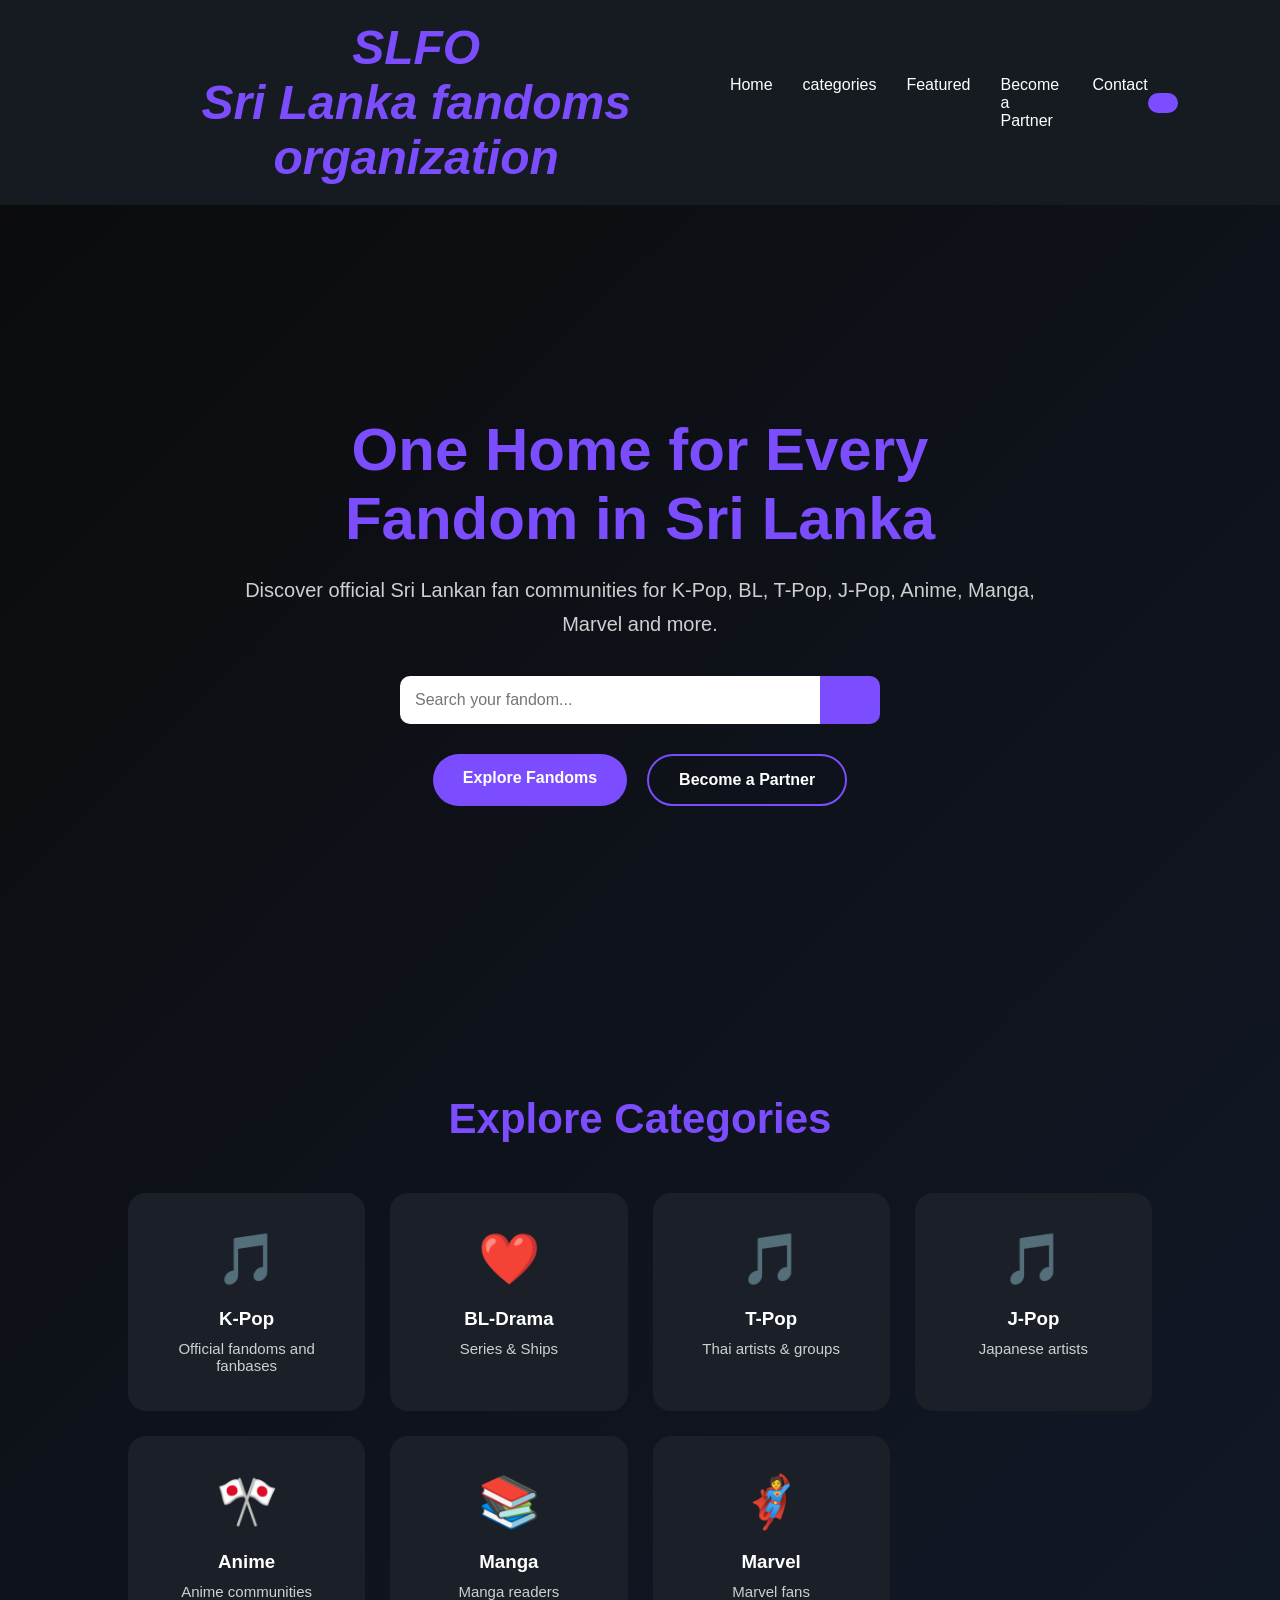
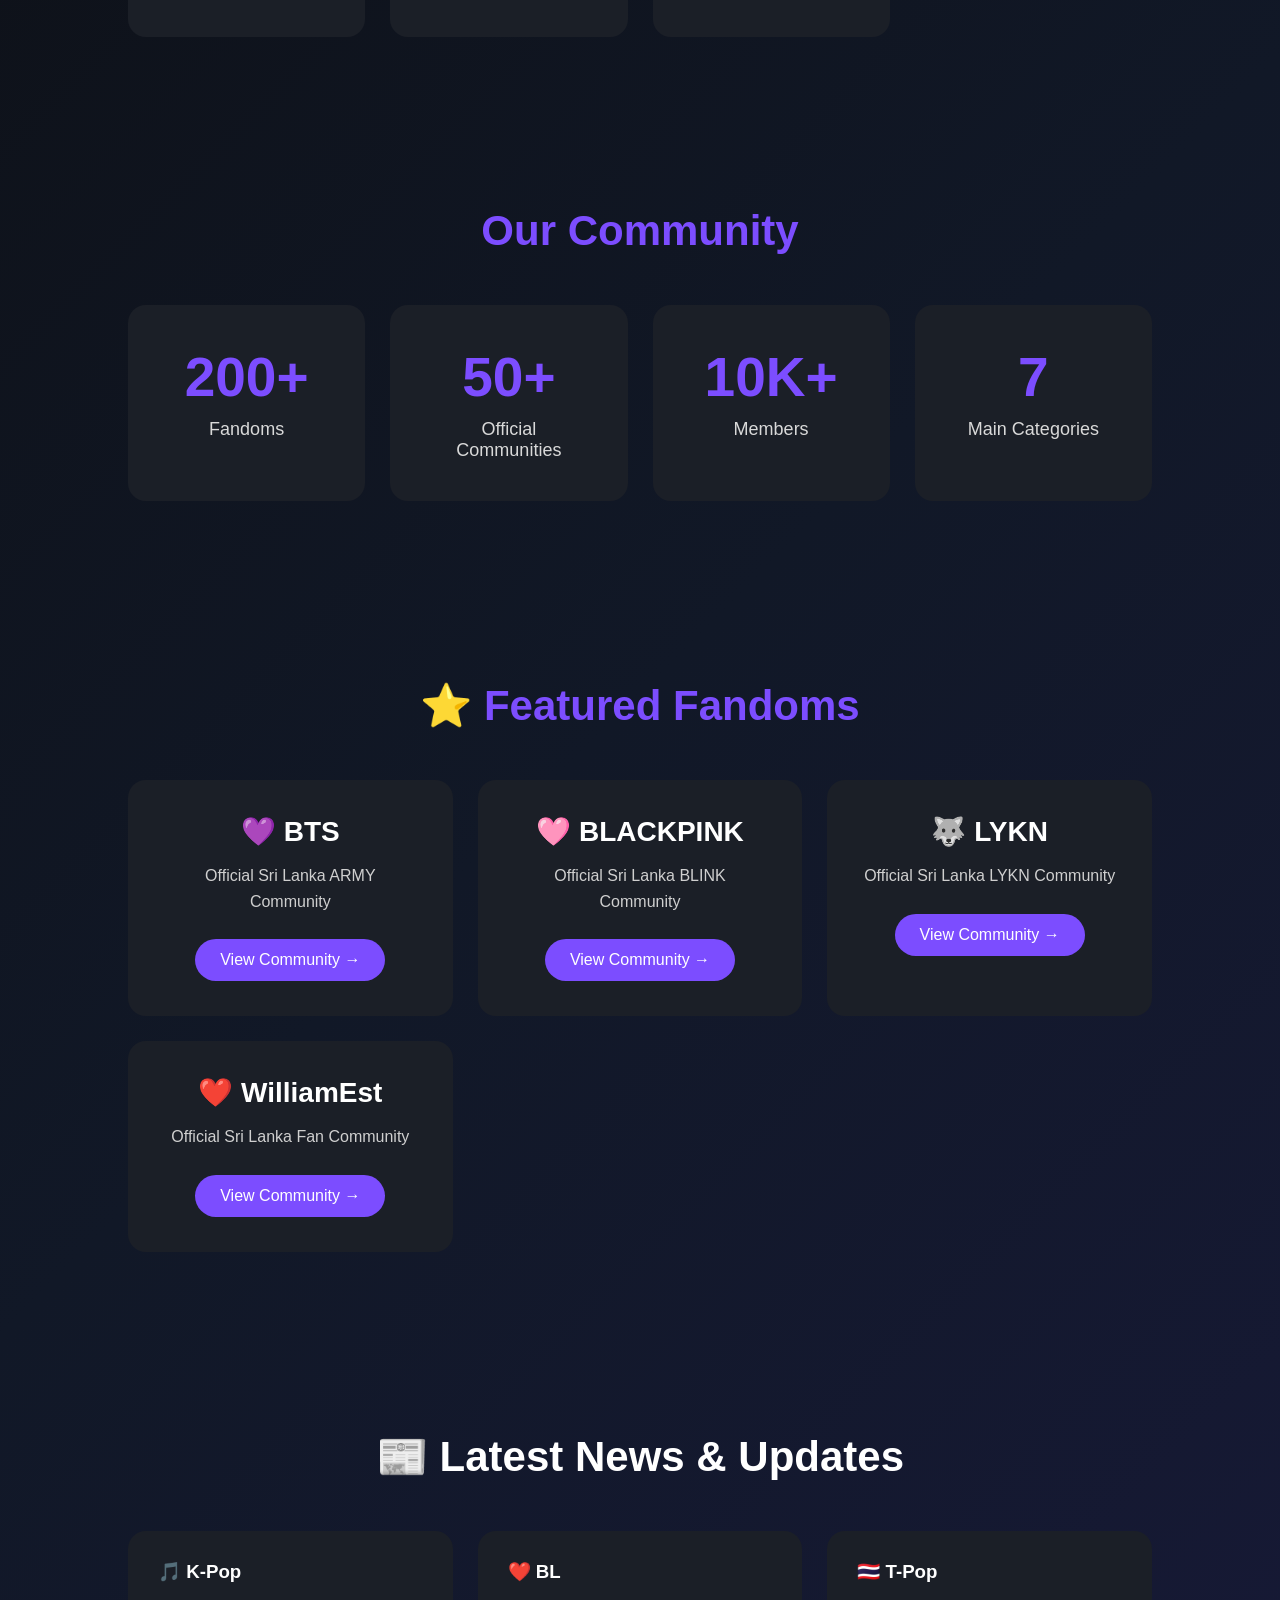
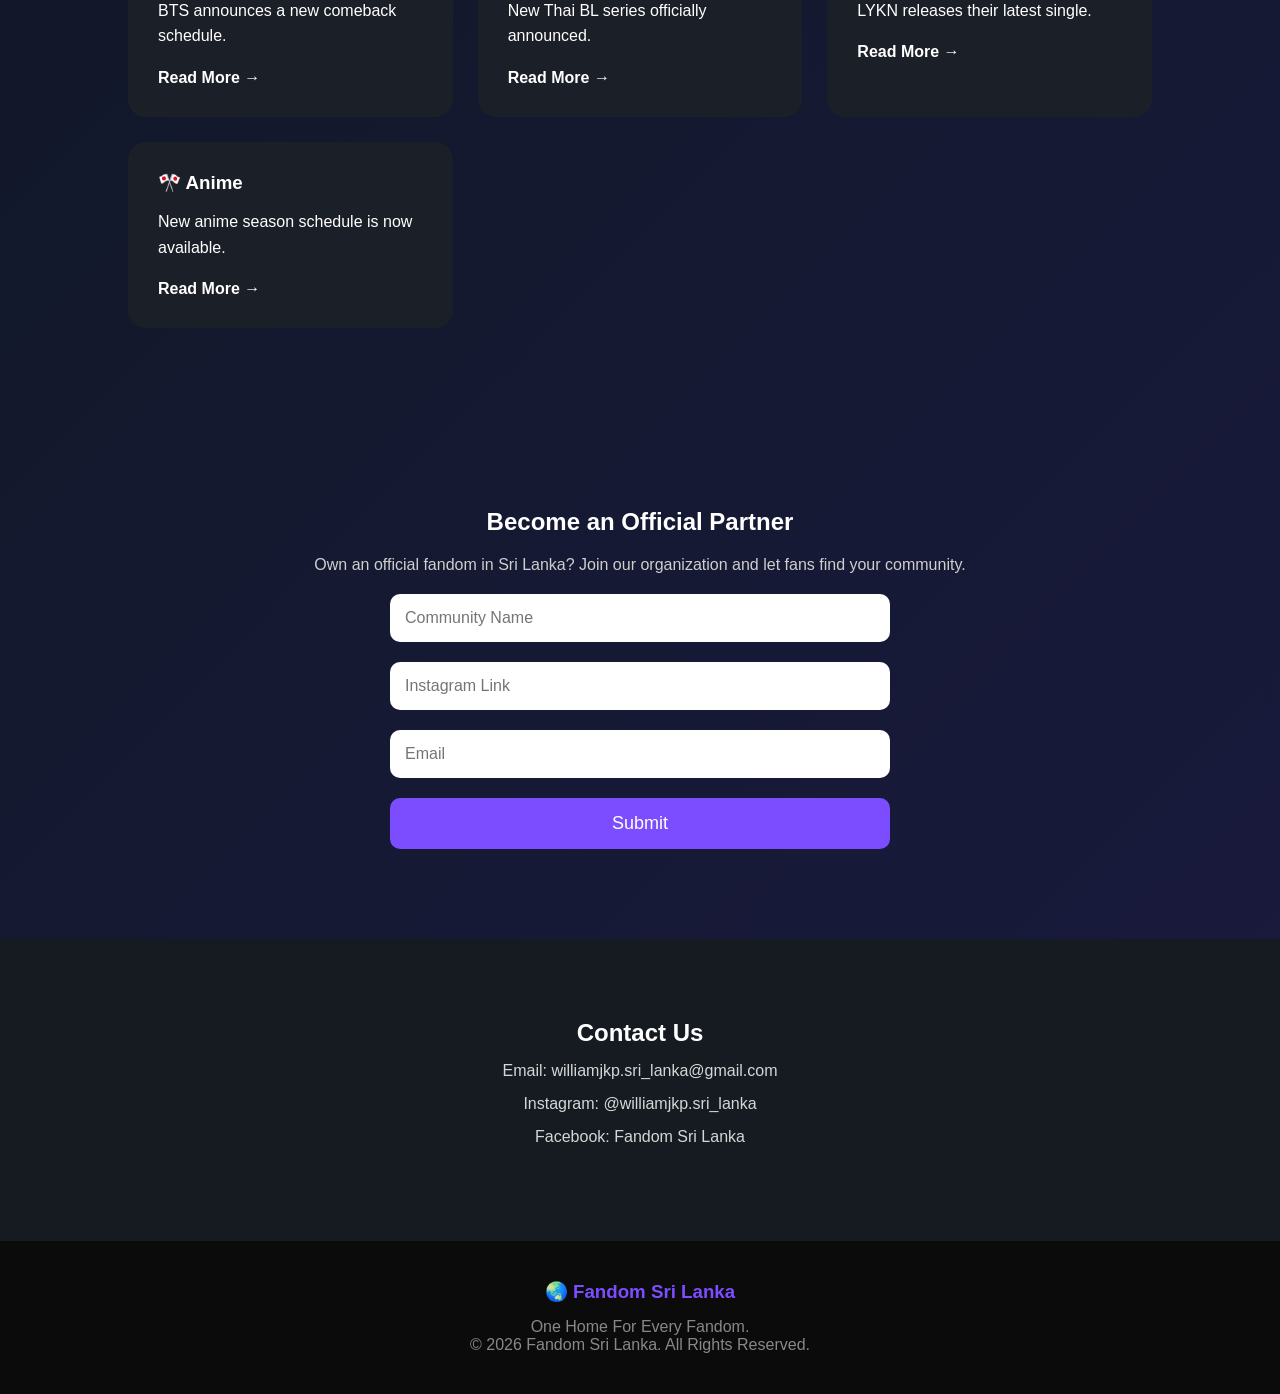
==== commit 88d3db0c: "Update index.html" ====
--- a/index.html
+++ b/index.html
@@ -264,9 +264,9 @@
 
 <h2>Contact Us</h2>
 
-<p>Email: fandomslk@gmail.com</p>
-
-<p>Instagram: @fandomslk</p>
+<p>Email: williamjkp.sri_lanka@gmail.com</p>
+
+<p>Instagram: @williamjkp.sri_lanka</p>
 
 <p>Facebook: Fandom Sri Lanka</p>
 
--- a/style.css
+++ b/style.css
@@ -461,7 +461,7 @@
 .news h2{
     text-align:center;
     font-size:42px;
-    color:#7c4dff;
+    color:white;
     margin-bottom:50px;
 }
 
@@ -489,14 +489,14 @@
 }
 
 .news-card p{
-    color:#d6d6d6;
+    color:white;
     line-height:1.6;
     margin-bottom:20px;
 }
 
 .news-card a{
     text-decoration:none;
-    color:#7c4dff;
+    color:white;
     font-weight:600;
 }
 
